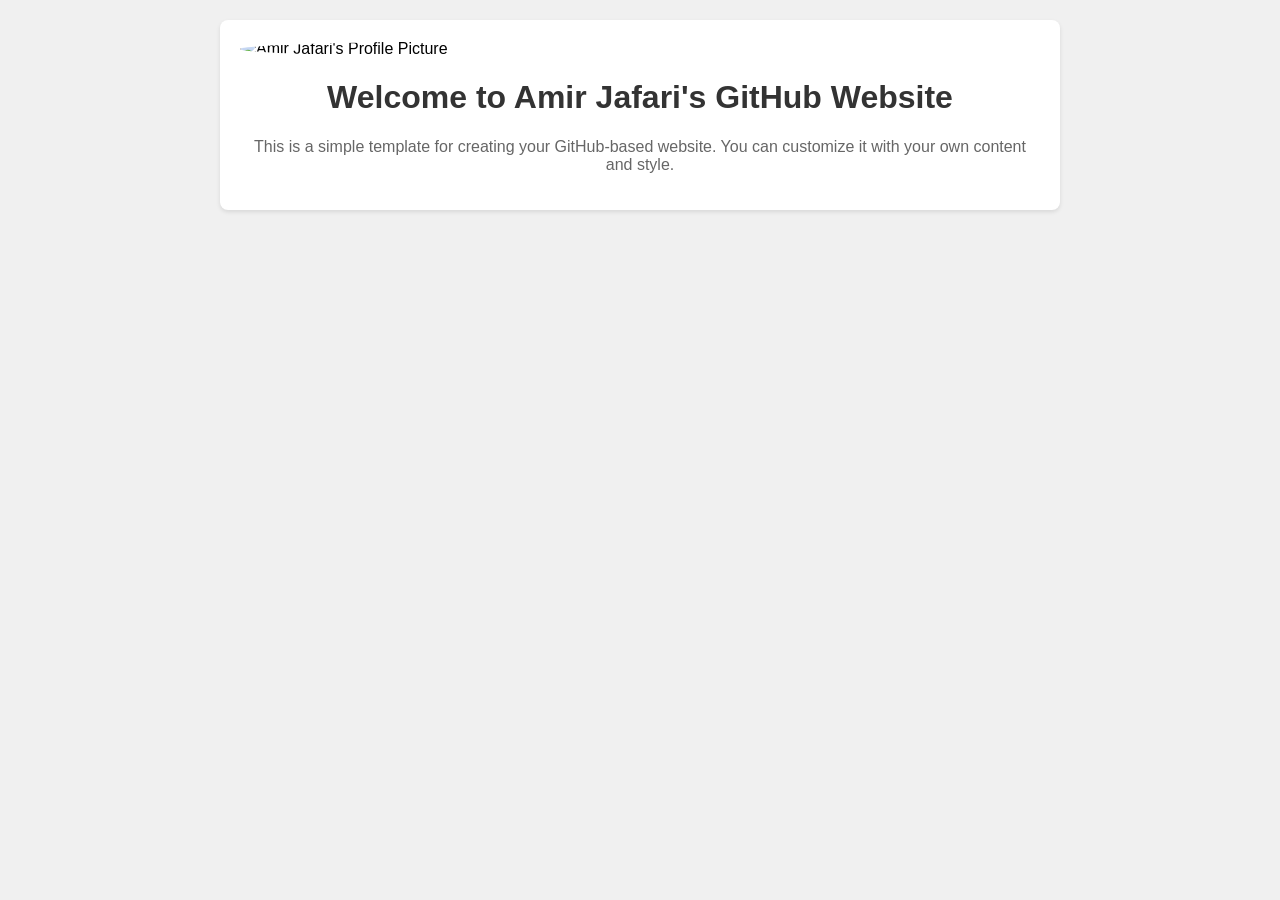
==== index.html @ 175d5a34 "Update index.html" ====
<!DOCTYPE html>
<html lang="en">

<head>
    <meta charset="UTF-8">
    <meta name="viewport" content="width=device-width, initial-scale=1.0">
    <title>Amir Jafari's GitHub Website</title>
    <style>
        body {
            font-family: Arial, sans-serif;
            margin: 0;
            padding: 0;
            background-color: #f0f0f0;
        }

        .container {
            max-width: 800px;
            margin: 20px auto;
            background-color: #fff;
            padding: 20px;
            border-radius: 8px;
            box-shadow: 0 2px 4px rgba(0, 0, 0, 0.1);
        }

        h1 {
            color: #333;
            text-align: center;
        }

        img {
            display: block;
            margin: 0 auto;
            max-width: 100%;
            height: auto;
            border-radius: 50%;
        }

        p {
            color: #666;
            text-align: center;
        }
    </style>
</head>

<body>
    <div class="container">
        <img src="your-profile-picture.jpg" alt="Amir Jafari's Profile Picture">
        <h1>Welcome to Amir Jafari's GitHub Website</h1>
        <p>This is a simple template for creating your GitHub-based website. You can customize it with your own content and style.</p>
    </div>
</body>

</html>
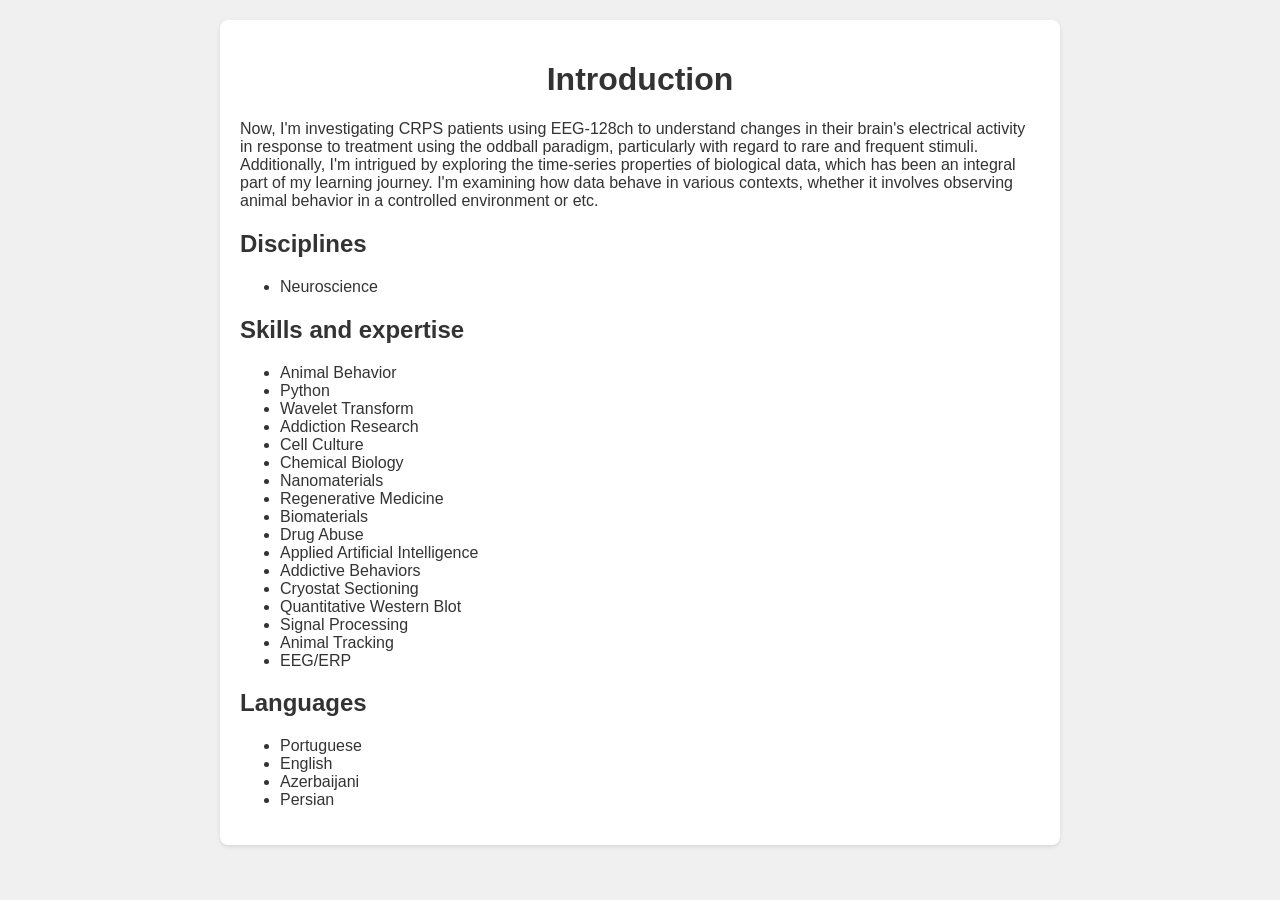
==== commit adb70ca8: "Update index.html" ====
--- a/index.html
+++ b/index.html
@@ -4,13 +4,14 @@
 <head>
     <meta charset="UTF-8">
     <meta name="viewport" content="width=device-width, initial-scale=1.0">
-    <title>Amir Jafari's GitHub Website</title>
+    <title>Introduction</title>
     <style>
         body {
             font-family: Arial, sans-serif;
             margin: 0;
             padding: 0;
             background-color: #f0f0f0;
+            color: #333;
         }
 
         .container {
@@ -27,26 +28,47 @@
             text-align: center;
         }
 
-        img {
-            display: block;
-            margin: 0 auto;
-            max-width: 100%;
-            height: auto;
-            border-radius: 50%;
-        }
-
         p {
-            color: #666;
-            text-align: center;
+            text-align: left;
         }
     </style>
 </head>
 
 <body>
     <div class="container">
-        <img src="your-profile-picture.jpg" alt="Amir Jafari's Profile Picture">
-        <h1>Welcome to Amir Jafari's GitHub Website</h1>
-        <p>This is a simple template for creating your GitHub-based website. You can customize it with your own content and style.</p>
+        <h1>Introduction</h1>
+        <p>Now, I'm investigating CRPS patients using EEG-128ch to understand changes in their brain's electrical activity in response to treatment using the oddball paradigm, particularly with regard to rare and frequent stimuli. Additionally, I'm intrigued by exploring the time-series properties of biological data, which has been an integral part of my learning journey. I'm examining how data behave in various contexts, whether it involves observing animal behavior in a controlled environment or etc.</p>
+        <h2>Disciplines</h2>
+        <ul>
+            <li>Neuroscience</li>
+        </ul>
+        <h2>Skills and expertise</h2>
+        <ul>
+            <li>Animal Behavior</li>
+            <li>Python</li>
+            <li>Wavelet Transform</li>
+            <li>Addiction Research</li>
+            <li>Cell Culture</li>
+            <li>Chemical Biology</li>
+            <li>Nanomaterials</li>
+            <li>Regenerative Medicine</li>
+            <li>Biomaterials</li>
+            <li>Drug Abuse</li>
+            <li>Applied Artificial Intelligence</li>
+            <li>Addictive Behaviors</li>
+            <li>Cryostat Sectioning</li>
+            <li>Quantitative Western Blot</li>
+            <li>Signal Processing</li>
+            <li>Animal Tracking</li>
+            <li>EEG/ERP</li>
+        </ul>
+        <h2>Languages</h2>
+        <ul>
+            <li>Portuguese</li>
+            <li>English</li>
+            <li>Azerbaijani</li>
+            <li>Persian</li>
+        </ul>
     </div>
 </body>
 
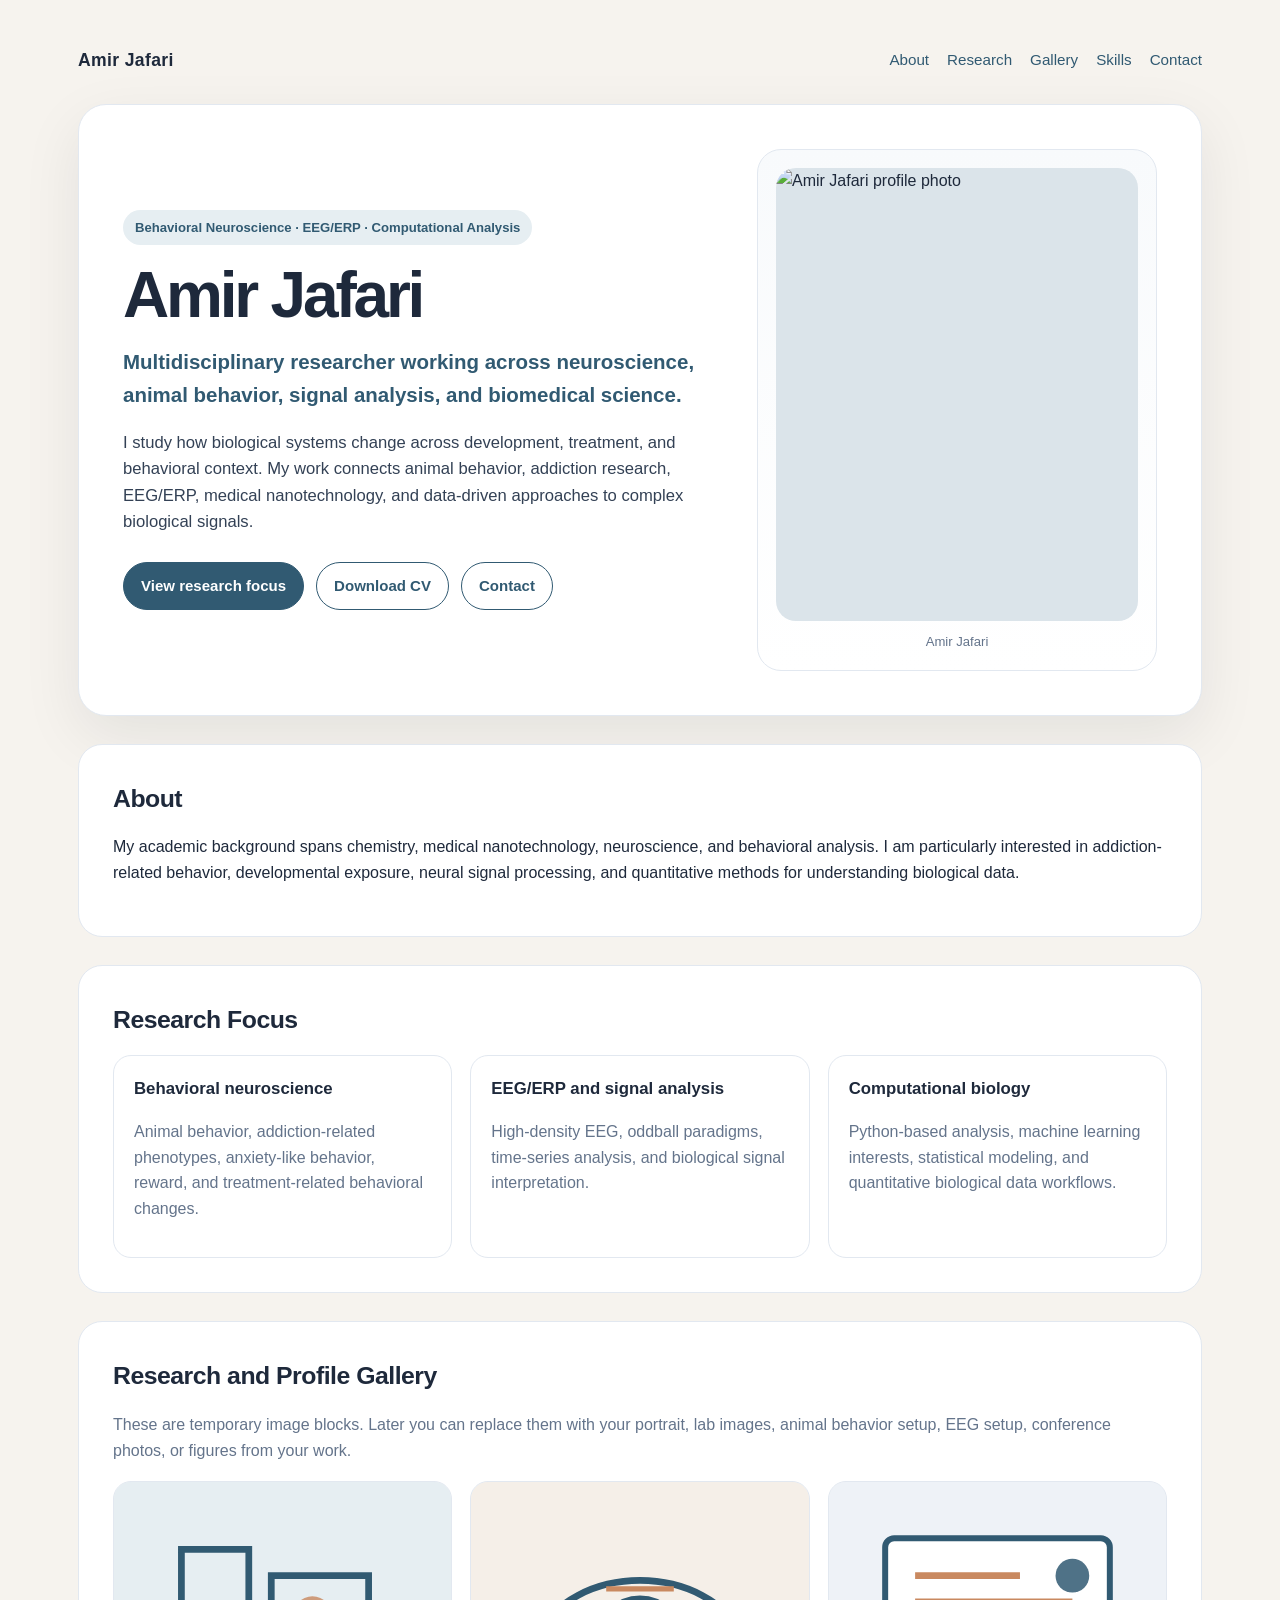
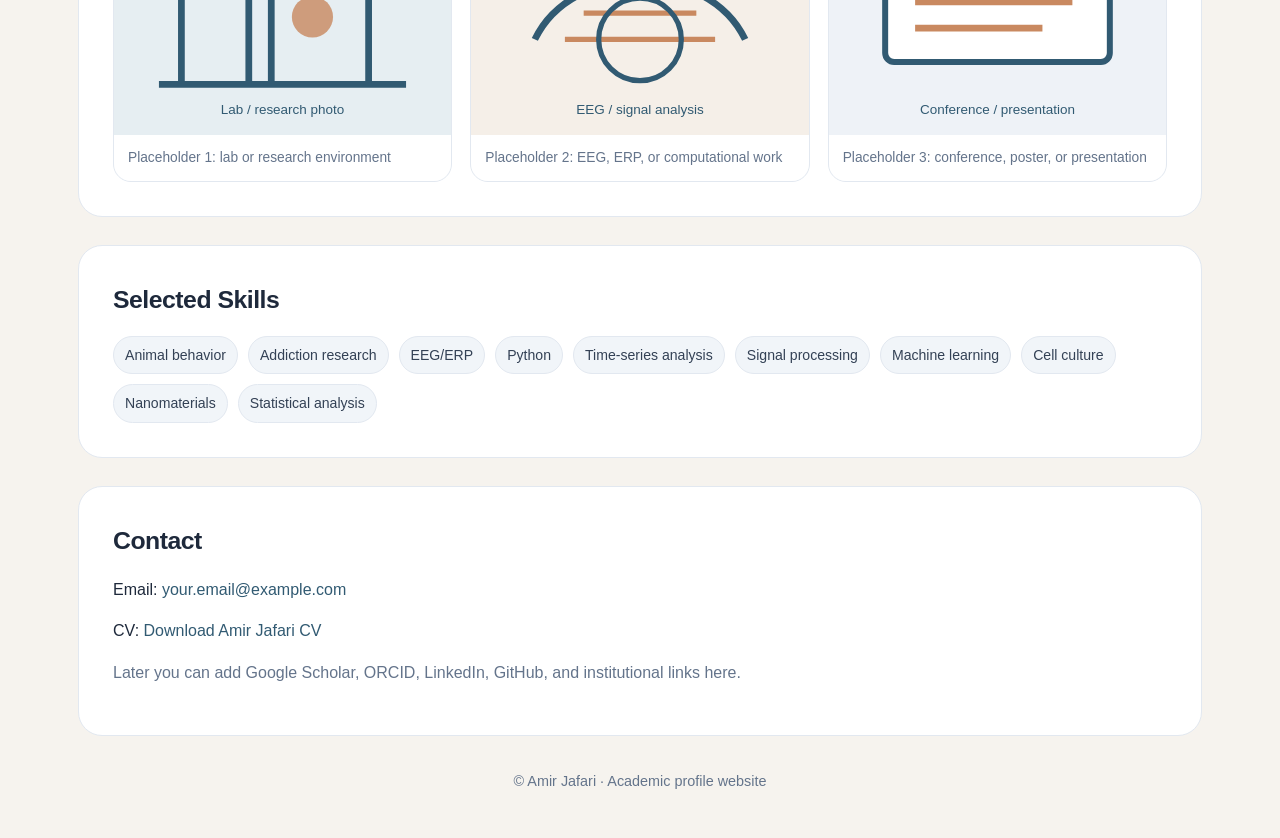
==== commit e3bc8fec: "Update index.html" ====
--- a/index.html
+++ b/index.html
@@ -1,75 +1,447 @@
 <!DOCTYPE html>
 <html lang="en">
-
 <head>
-    <meta charset="UTF-8">
-    <meta name="viewport" content="width=device-width, initial-scale=1.0">
-    <title>Introduction</title>
-    <style>
-        body {
-            font-family: Arial, sans-serif;
-            margin: 0;
-            padding: 0;
-            background-color: #f0f0f0;
-            color: #333;
-        }
-
-        .container {
-            max-width: 800px;
-            margin: 20px auto;
-            background-color: #fff;
-            padding: 20px;
-            border-radius: 8px;
-            box-shadow: 0 2px 4px rgba(0, 0, 0, 0.1);
-        }
-
-        h1 {
-            color: #333;
-            text-align: center;
-        }
-
-        p {
-            text-align: left;
-        }
-    </style>
+  <meta charset="UTF-8" />
+  <meta name="viewport" content="width=device-width, initial-scale=1.0" />
+  <title>Amir Jafari | Academic Profile</title>
+
+  <style>
+    :root {
+      --bg: #f6f3ee;
+      --paper: #ffffff;
+      --ink: #1e293b;
+      --muted: #64748b;
+      --line: #e2e8f0;
+      --accent: #315a72;
+      --accent-soft: #e6eef2;
+      --warm: #c98960;
+    }
+
+    * {
+      box-sizing: border-box;
+    }
+
+    body {
+      margin: 0;
+      font-family: Inter, Arial, Helvetica, sans-serif;
+      background: var(--bg);
+      color: var(--ink);
+      line-height: 1.6;
+    }
+
+    a {
+      color: var(--accent);
+      text-decoration: none;
+    }
+
+    a:hover {
+      text-decoration: underline;
+    }
+
+    .page {
+      max-width: 1180px;
+      margin: 0 auto;
+      padding: 28px;
+    }
+
+    header {
+      display: flex;
+      justify-content: space-between;
+      align-items: center;
+      gap: 20px;
+      padding: 18px 0 30px;
+    }
+
+    .brand {
+      font-weight: 800;
+      letter-spacing: 0.02em;
+      font-size: 1.1rem;
+    }
+
+    nav {
+      display: flex;
+      flex-wrap: wrap;
+      gap: 18px;
+      font-size: 0.95rem;
+    }
+
+    .hero {
+      display: grid;
+      grid-template-columns: 1.2fr 0.8fr;
+      gap: 34px;
+      align-items: center;
+      background: var(--paper);
+      border: 1px solid var(--line);
+      border-radius: 28px;
+      padding: 44px;
+      box-shadow: 0 20px 60px rgba(15, 23, 42, 0.08);
+    }
+
+    .eyebrow {
+      display: inline-block;
+      background: var(--accent-soft);
+      color: var(--accent);
+      padding: 7px 12px;
+      border-radius: 999px;
+      font-size: 0.82rem;
+      font-weight: 700;
+      margin-bottom: 18px;
+    }
+
+    h1 {
+      font-size: clamp(2.4rem, 5vw, 4.6rem);
+      line-height: 1.02;
+      margin: 0 0 18px;
+      letter-spacing: -0.05em;
+    }
+
+    .subtitle {
+      font-size: 1.28rem;
+      color: var(--accent);
+      font-weight: 650;
+      margin-bottom: 18px;
+    }
+
+    .summary {
+      max-width: 720px;
+      color: #334155;
+      font-size: 1.04rem;
+      margin-bottom: 26px;
+    }
+
+    .buttons {
+      display: flex;
+      flex-wrap: wrap;
+      gap: 12px;
+    }
+
+    .button {
+      display: inline-flex;
+      align-items: center;
+      justify-content: center;
+      border-radius: 999px;
+      padding: 11px 17px;
+      border: 1px solid var(--accent);
+      color: var(--accent);
+      font-weight: 700;
+      font-size: 0.94rem;
+    }
+
+    .button.primary {
+      background: var(--accent);
+      color: white;
+    }
+
+    .profile-card {
+      background: linear-gradient(180deg, #f8fafc, #ffffff);
+      border: 1px solid var(--line);
+      border-radius: 24px;
+      padding: 18px;
+    }
+
+    .profile-photo {
+      width: 100%;
+      aspect-ratio: 4 / 5;
+      border-radius: 20px;
+      object-fit: cover;
+      display: block;
+      background: #dbe4ea;
+    }
+
+    .photo-note {
+      font-size: 0.82rem;
+      color: var(--muted);
+      margin-top: 10px;
+      text-align: center;
+    }
+
+    section {
+      margin-top: 28px;
+      background: var(--paper);
+      border: 1px solid var(--line);
+      border-radius: 24px;
+      padding: 34px;
+    }
+
+    h2 {
+      font-size: 1.55rem;
+      margin: 0 0 16px;
+      letter-spacing: -0.02em;
+    }
+
+    .grid {
+      display: grid;
+      grid-template-columns: repeat(3, 1fr);
+      gap: 18px;
+    }
+
+    .card {
+      border: 1px solid var(--line);
+      border-radius: 18px;
+      padding: 20px;
+      background: #fff;
+    }
+
+    .card h3 {
+      margin: 0 0 8px;
+      font-size: 1.05rem;
+    }
+
+    .card p,
+    .muted {
+      color: var(--muted);
+    }
+
+    .image-grid {
+      display: grid;
+      grid-template-columns: repeat(3, 1fr);
+      gap: 18px;
+      margin-top: 18px;
+    }
+
+    .image-tile {
+      overflow: hidden;
+      border-radius: 18px;
+      border: 1px solid var(--line);
+      background: #eef2f7;
+    }
+
+    .image-tile img {
+      width: 100%;
+      aspect-ratio: 4 / 3;
+      object-fit: cover;
+      display: block;
+    }
+
+    .caption {
+      padding: 12px 14px;
+      font-size: 0.86rem;
+      color: var(--muted);
+      background: #fff;
+    }
+
+    .tags {
+      display: flex;
+      flex-wrap: wrap;
+      gap: 10px;
+      margin-top: 16px;
+    }
+
+    .tag {
+      background: #f1f5f9;
+      border: 1px solid var(--line);
+      border-radius: 999px;
+      padding: 7px 11px;
+      font-size: 0.88rem;
+      color: #334155;
+    }
+
+    footer {
+      color: var(--muted);
+      text-align: center;
+      padding: 34px 0 16px;
+      font-size: 0.9rem;
+    }
+
+    @media (max-width: 850px) {
+      .hero,
+      .grid,
+      .image-grid {
+        grid-template-columns: 1fr;
+      }
+
+      header {
+        align-items: flex-start;
+        flex-direction: column;
+      }
+
+      .hero {
+        padding: 26px;
+      }
+
+      section {
+        padding: 24px;
+      }
+
+      .page {
+        padding: 18px;
+      }
+    }
+  </style>
 </head>
 
 <body>
-    <div class="container">
-        <h1>Introduction</h1>
-        <p>Now, I'm investigating CRPS patients using EEG-128ch to understand changes in their brain's electrical activity in response to treatment using the oddball paradigm, particularly with regard to rare and frequent stimuli. Additionally, I'm intrigued by exploring the time-series properties of biological data, which has been an integral part of my learning journey. I'm examining how data behave in various contexts, whether it involves observing animal behavior in a controlled environment or etc.</p>
-        <h2>Disciplines</h2>
-        <ul>
-            <li>Neuroscience</li>
-        </ul>
-        <h2>Skills and expertise</h2>
-        <ul>
-            <li>Animal Behavior</li>
-            <li>Python</li>
-            <li>Wavelet Transform</li>
-            <li>Addiction Research</li>
-            <li>Cell Culture</li>
-            <li>Chemical Biology</li>
-            <li>Nanomaterials</li>
-            <li>Regenerative Medicine</li>
-            <li>Biomaterials</li>
-            <li>Drug Abuse</li>
-            <li>Applied Artificial Intelligence</li>
-            <li>Addictive Behaviors</li>
-            <li>Cryostat Sectioning</li>
-            <li>Quantitative Western Blot</li>
-            <li>Signal Processing</li>
-            <li>Animal Tracking</li>
-            <li>EEG/ERP</li>
-        </ul>
-        <h2>Languages</h2>
-        <ul>
-            <li>Portuguese</li>
-            <li>English</li>
-            <li>Azerbaijani</li>
-            <li>Persian</li>
-        </ul>
-    </div>
+  <div class="page">
+
+    <header>
+      <div class="brand">Amir Jafari</div>
+
+      <nav>
+        <a href="#about">About</a>
+        <a href="#research">Research</a>
+        <a href="#gallery">Gallery</a>
+        <a href="#skills">Skills</a>
+        <a href="#contact">Contact</a>
+      </nav>
+    </header>
+
+    <main>
+
+      <div class="hero">
+        <div>
+          <span class="eyebrow">Behavioral Neuroscience · EEG/ERP · Computational Analysis</span>
+
+          <h1>Amir Jafari</h1>
+
+          <div class="subtitle">
+            Multidisciplinary researcher working across neuroscience, animal behavior,
+            signal analysis, and biomedical science.
+          </div>
+
+          <p class="summary">
+            I study how biological systems change across development, treatment, and behavioral context.
+            My work connects animal behavior, addiction research, EEG/ERP, medical nanotechnology,
+            and data-driven approaches to complex biological signals.
+          </p>
+
+          <div class="buttons">
+            <a class="button primary" href="#research">View research focus</a>
+            <a class="button" href="files/Amir_Jafari_CV.pdf">Download CV</a>
+            <a class="button" href="#contact">Contact</a>
+          </div>
+        </div>
+
+        <!-- THIS IS YOUR PROFILE PICTURE SECTION -->
+        <!-- Upload your picture as: assets/profile.jpg -->
+        <aside class="profile-card">
+          <img
+            class="profile-photo"
+            src="assets/profile.jpg"
+            alt="Amir Jafari profile photo"
+          />
+          <div class="photo-note">Amir Jafari</div>
+        </aside>
+      </div>
+
+      <section id="about">
+        <h2>About</h2>
+
+        <p>
+          My academic background spans chemistry, medical nanotechnology, neuroscience,
+          and behavioral analysis. I am particularly interested in addiction-related behavior,
+          developmental exposure, neural signal processing, and quantitative methods for
+          understanding biological data.
+        </p>
+      </section>
+
+      <section id="research">
+        <h2>Research Focus</h2>
+
+        <div class="grid">
+          <div class="card">
+            <h3>Behavioral neuroscience</h3>
+            <p>
+              Animal behavior, addiction-related phenotypes, anxiety-like behavior,
+              reward, and treatment-related behavioral changes.
+            </p>
+          </div>
+
+          <div class="card">
+            <h3>EEG/ERP and signal analysis</h3>
+            <p>
+              High-density EEG, oddball paradigms, time-series analysis,
+              and biological signal interpretation.
+            </p>
+          </div>
+
+          <div class="card">
+            <h3>Computational biology</h3>
+            <p>
+              Python-based analysis, machine learning interests, statistical modeling,
+              and quantitative biological data workflows.
+            </p>
+          </div>
+        </div>
+      </section>
+
+      <section id="gallery">
+        <h2>Research and Profile Gallery</h2>
+
+        <p class="muted">
+          These are temporary image blocks. Later you can replace them with your portrait,
+          lab images, animal behavior setup, EEG setup, conference photos, or figures from your work.
+        </p>
+
+        <div class="image-grid">
+
+          <div class="image-tile">
+            <img
+              alt="Laboratory placeholder"
+              src="data:image/svg+xml,%3Csvg xmlns='http://www.w3.org/2000/svg' width='900' height='675' viewBox='0 0 900 675'%3E%3Crect width='900' height='675' fill='%23e6eef2'/%3E%3Cpath d='M120 540h660M180 180h180v360H180zM420 250h260v290H420z' stroke='%23315a72' stroke-width='18' fill='none'/%3E%3Ccircle cx='530' cy='360' r='55' fill='%23c98960' opacity='.8'/%3E%3Ctext x='450' y='620' text-anchor='middle' font-family='Arial' font-size='36' fill='%23315a72'%3ELab / research photo%3C/text%3E%3C/svg%3E"
+            />
+            <div class="caption">Placeholder 1: lab or research environment</div>
+          </div>
+
+          <div class="image-tile">
+            <img
+              alt="EEG placeholder"
+              src="data:image/svg+xml,%3Csvg xmlns='http://www.w3.org/2000/svg' width='900' height='675' viewBox='0 0 900 675'%3E%3Crect width='900' height='675' fill='%23f5efe8'/%3E%3Cpath d='M170 420c100-210 460-210 560 0' fill='none' stroke='%23315a72' stroke-width='18'/%3E%3Cpath d='M250 420h400M300 350h300M360 285h180' stroke='%23c98960' stroke-width='14'/%3E%3Ccircle cx='450' cy='420' r='110' fill='none' stroke='%23315a72' stroke-width='14'/%3E%3Ctext x='450' y='620' text-anchor='middle' font-family='Arial' font-size='36' fill='%23315a72'%3EEEG / signal analysis%3C/text%3E%3C/svg%3E"
+            />
+            <div class="caption">Placeholder 2: EEG, ERP, or computational work</div>
+          </div>
+
+          <div class="image-tile">
+            <img
+              alt="Conference placeholder"
+              src="data:image/svg+xml,%3Csvg xmlns='http://www.w3.org/2000/svg' width='900' height='675' viewBox='0 0 900 675'%3E%3Crect width='900' height='675' fill='%23eef2f7'/%3E%3Crect x='150' y='150' width='600' height='330' rx='24' fill='white' stroke='%23315a72' stroke-width='16'/%3E%3Cpath d='M230 250h280M230 320h420M230 390h340' stroke='%23c98960' stroke-width='18'/%3E%3Ccircle cx='650' cy='250' r='45' fill='%23315a72' opacity='.85'/%3E%3Ctext x='450' y='620' text-anchor='middle' font-family='Arial' font-size='36' fill='%23315a72'%3EConference / presentation%3C/text%3E%3C/svg%3E"
+            />
+            <div class="caption">Placeholder 3: conference, poster, or presentation</div>
+          </div>
+
+        </div>
+      </section>
+
+      <section id="skills">
+        <h2>Selected Skills</h2>
+
+        <div class="tags">
+          <span class="tag">Animal behavior</span>
+          <span class="tag">Addiction research</span>
+          <span class="tag">EEG/ERP</span>
+          <span class="tag">Python</span>
+          <span class="tag">Time-series analysis</span>
+          <span class="tag">Signal processing</span>
+          <span class="tag">Machine learning</span>
+          <span class="tag">Cell culture</span>
+          <span class="tag">Nanomaterials</span>
+          <span class="tag">Statistical analysis</span>
+        </div>
+      </section>
+
+      <section id="contact">
+        <h2>Contact</h2>
+
+        <p>
+          Email:
+          <a href="mailto:your.email@example.com">your.email@example.com</a>
+        </p>
+
+        <p>
+          CV:
+          <a href="files/Amir_Jafari_CV.pdf">Download Amir Jafari CV</a>
+        </p>
+
+        <p class="muted">
+          Later you can add Google Scholar, ORCID, LinkedIn, GitHub, and institutional links here.
+        </p>
+      </section>
+
+    </main>
+
+    <footer>
+      © Amir Jafari · Academic profile website
+    </footer>
+
+  </div>
 </body>
-
 </html>
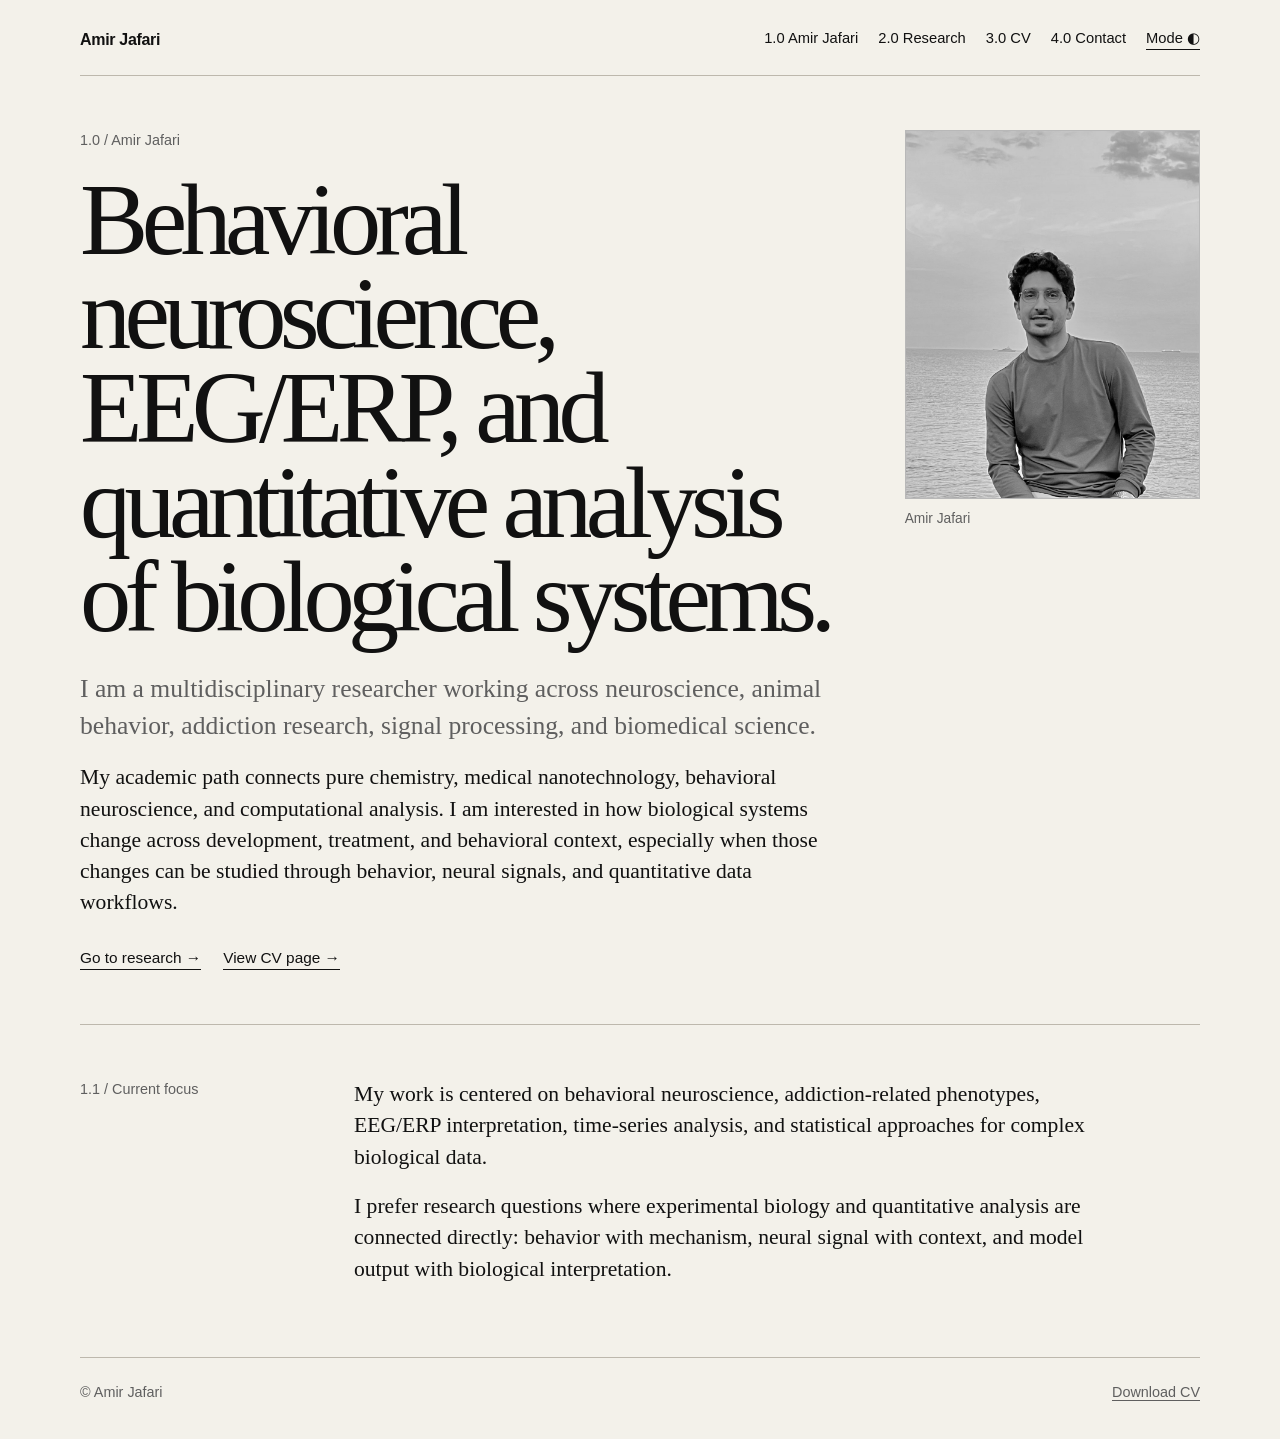
==== commit c3136503: "Add files via upload" ====
--- a/index.html
+++ b/index.html
@@ -1,447 +1,74 @@
-<!DOCTYPE html>
-<html lang="en">
-<head>
-  <meta charset="UTF-8" />
-  <meta name="viewport" content="width=device-width, initial-scale=1.0" />
-  <title>Amir Jafari | Academic Profile</title>
-
-  <style>
-    :root {
-      --bg: #f6f3ee;
-      --paper: #ffffff;
-      --ink: #1e293b;
-      --muted: #64748b;
-      --line: #e2e8f0;
-      --accent: #315a72;
-      --accent-soft: #e6eef2;
-      --warm: #c98960;
-    }
-
-    * {
-      box-sizing: border-box;
-    }
-
-    body {
-      margin: 0;
-      font-family: Inter, Arial, Helvetica, sans-serif;
-      background: var(--bg);
-      color: var(--ink);
-      line-height: 1.6;
-    }
-
-    a {
-      color: var(--accent);
-      text-decoration: none;
-    }
-
-    a:hover {
-      text-decoration: underline;
-    }
-
-    .page {
-      max-width: 1180px;
-      margin: 0 auto;
-      padding: 28px;
-    }
-
-    header {
-      display: flex;
-      justify-content: space-between;
-      align-items: center;
-      gap: 20px;
-      padding: 18px 0 30px;
-    }
-
-    .brand {
-      font-weight: 800;
-      letter-spacing: 0.02em;
-      font-size: 1.1rem;
-    }
-
-    nav {
-      display: flex;
-      flex-wrap: wrap;
-      gap: 18px;
-      font-size: 0.95rem;
-    }
-
-    .hero {
-      display: grid;
-      grid-template-columns: 1.2fr 0.8fr;
-      gap: 34px;
-      align-items: center;
-      background: var(--paper);
-      border: 1px solid var(--line);
-      border-radius: 28px;
-      padding: 44px;
-      box-shadow: 0 20px 60px rgba(15, 23, 42, 0.08);
-    }
-
-    .eyebrow {
-      display: inline-block;
-      background: var(--accent-soft);
-      color: var(--accent);
-      padding: 7px 12px;
-      border-radius: 999px;
-      font-size: 0.82rem;
-      font-weight: 700;
-      margin-bottom: 18px;
-    }
-
-    h1 {
-      font-size: clamp(2.4rem, 5vw, 4.6rem);
-      line-height: 1.02;
-      margin: 0 0 18px;
-      letter-spacing: -0.05em;
-    }
-
-    .subtitle {
-      font-size: 1.28rem;
-      color: var(--accent);
-      font-weight: 650;
-      margin-bottom: 18px;
-    }
-
-    .summary {
-      max-width: 720px;
-      color: #334155;
-      font-size: 1.04rem;
-      margin-bottom: 26px;
-    }
-
-    .buttons {
-      display: flex;
-      flex-wrap: wrap;
-      gap: 12px;
-    }
-
-    .button {
-      display: inline-flex;
-      align-items: center;
-      justify-content: center;
-      border-radius: 999px;
-      padding: 11px 17px;
-      border: 1px solid var(--accent);
-      color: var(--accent);
-      font-weight: 700;
-      font-size: 0.94rem;
-    }
-
-    .button.primary {
-      background: var(--accent);
-      color: white;
-    }
-
-    .profile-card {
-      background: linear-gradient(180deg, #f8fafc, #ffffff);
-      border: 1px solid var(--line);
-      border-radius: 24px;
-      padding: 18px;
-    }
-
-    .profile-photo {
-      width: 100%;
-      aspect-ratio: 4 / 5;
-      border-radius: 20px;
-      object-fit: cover;
-      display: block;
-      background: #dbe4ea;
-    }
-
-    .photo-note {
-      font-size: 0.82rem;
-      color: var(--muted);
-      margin-top: 10px;
-      text-align: center;
-    }
-
-    section {
-      margin-top: 28px;
-      background: var(--paper);
-      border: 1px solid var(--line);
-      border-radius: 24px;
-      padding: 34px;
-    }
-
-    h2 {
-      font-size: 1.55rem;
-      margin: 0 0 16px;
-      letter-spacing: -0.02em;
-    }
-
-    .grid {
-      display: grid;
-      grid-template-columns: repeat(3, 1fr);
-      gap: 18px;
-    }
-
-    .card {
-      border: 1px solid var(--line);
-      border-radius: 18px;
-      padding: 20px;
-      background: #fff;
-    }
-
-    .card h3 {
-      margin: 0 0 8px;
-      font-size: 1.05rem;
-    }
-
-    .card p,
-    .muted {
-      color: var(--muted);
-    }
-
-    .image-grid {
-      display: grid;
-      grid-template-columns: repeat(3, 1fr);
-      gap: 18px;
-      margin-top: 18px;
-    }
-
-    .image-tile {
-      overflow: hidden;
-      border-radius: 18px;
-      border: 1px solid var(--line);
-      background: #eef2f7;
-    }
-
-    .image-tile img {
-      width: 100%;
-      aspect-ratio: 4 / 3;
-      object-fit: cover;
-      display: block;
-    }
-
-    .caption {
-      padding: 12px 14px;
-      font-size: 0.86rem;
-      color: var(--muted);
-      background: #fff;
-    }
-
-    .tags {
-      display: flex;
-      flex-wrap: wrap;
-      gap: 10px;
-      margin-top: 16px;
-    }
-
-    .tag {
-      background: #f1f5f9;
-      border: 1px solid var(--line);
-      border-radius: 999px;
-      padding: 7px 11px;
-      font-size: 0.88rem;
-      color: #334155;
-    }
-
-    footer {
-      color: var(--muted);
-      text-align: center;
-      padding: 34px 0 16px;
-      font-size: 0.9rem;
-    }
-
-    @media (max-width: 850px) {
-      .hero,
-      .grid,
-      .image-grid {
-        grid-template-columns: 1fr;
-      }
-
-      header {
-        align-items: flex-start;
-        flex-direction: column;
-      }
-
-      .hero {
-        padding: 26px;
-      }
-
-      section {
-        padding: 24px;
-      }
-
-      .page {
-        padding: 18px;
-      }
-    }
-  </style>
-</head>
-
-<body>
-  <div class="page">
-
-    <header>
-      <div class="brand">Amir Jafari</div>
-
-      <nav>
-        <a href="#about">About</a>
-        <a href="#research">Research</a>
-        <a href="#gallery">Gallery</a>
-        <a href="#skills">Skills</a>
-        <a href="#contact">Contact</a>
-      </nav>
-    </header>
-
-    <main>
-
-      <div class="hero">
-        <div>
-          <span class="eyebrow">Behavioral Neuroscience · EEG/ERP · Computational Analysis</span>
-
-          <h1>Amir Jafari</h1>
-
-          <div class="subtitle">
-            Multidisciplinary researcher working across neuroscience, animal behavior,
-            signal analysis, and biomedical science.
-          </div>
-
-          <p class="summary">
-            I study how biological systems change across development, treatment, and behavioral context.
-            My work connects animal behavior, addiction research, EEG/ERP, medical nanotechnology,
-            and data-driven approaches to complex biological signals.
-          </p>
-
-          <div class="buttons">
-            <a class="button primary" href="#research">View research focus</a>
-            <a class="button" href="files/Amir_Jafari_CV.pdf">Download CV</a>
-            <a class="button" href="#contact">Contact</a>
-          </div>
-        </div>
-
-        <!-- THIS IS YOUR PROFILE PICTURE SECTION -->
-        <!-- Upload your picture as: assets/profile.jpg -->
-        <aside class="profile-card">
-          <img
-            class="profile-photo"
-            src="assets/profile.jpg"
-            alt="Amir Jafari profile photo"
-          />
-          <div class="photo-note">Amir Jafari</div>
-        </aside>
-      </div>
-
-      <section id="about">
-        <h2>About</h2>
-
-        <p>
-          My academic background spans chemistry, medical nanotechnology, neuroscience,
-          and behavioral analysis. I am particularly interested in addiction-related behavior,
-          developmental exposure, neural signal processing, and quantitative methods for
-          understanding biological data.
-        </p>
-      </section>
-
-      <section id="research">
-        <h2>Research Focus</h2>
-
-        <div class="grid">
-          <div class="card">
-            <h3>Behavioral neuroscience</h3>
-            <p>
-              Animal behavior, addiction-related phenotypes, anxiety-like behavior,
-              reward, and treatment-related behavioral changes.
-            </p>
-          </div>
-
-          <div class="card">
-            <h3>EEG/ERP and signal analysis</h3>
-            <p>
-              High-density EEG, oddball paradigms, time-series analysis,
-              and biological signal interpretation.
-            </p>
-          </div>
-
-          <div class="card">
-            <h3>Computational biology</h3>
-            <p>
-              Python-based analysis, machine learning interests, statistical modeling,
-              and quantitative biological data workflows.
-            </p>
-          </div>
-        </div>
-      </section>
-
-      <section id="gallery">
-        <h2>Research and Profile Gallery</h2>
-
-        <p class="muted">
-          These are temporary image blocks. Later you can replace them with your portrait,
-          lab images, animal behavior setup, EEG setup, conference photos, or figures from your work.
-        </p>
-
-        <div class="image-grid">
-
-          <div class="image-tile">
-            <img
-              alt="Laboratory placeholder"
-              src="data:image/svg+xml,%3Csvg xmlns='http://www.w3.org/2000/svg' width='900' height='675' viewBox='0 0 900 675'%3E%3Crect width='900' height='675' fill='%23e6eef2'/%3E%3Cpath d='M120 540h660M180 180h180v360H180zM420 250h260v290H420z' stroke='%23315a72' stroke-width='18' fill='none'/%3E%3Ccircle cx='530' cy='360' r='55' fill='%23c98960' opacity='.8'/%3E%3Ctext x='450' y='620' text-anchor='middle' font-family='Arial' font-size='36' fill='%23315a72'%3ELab / research photo%3C/text%3E%3C/svg%3E"
-            />
-            <div class="caption">Placeholder 1: lab or research environment</div>
-          </div>
-
-          <div class="image-tile">
-            <img
-              alt="EEG placeholder"
-              src="data:image/svg+xml,%3Csvg xmlns='http://www.w3.org/2000/svg' width='900' height='675' viewBox='0 0 900 675'%3E%3Crect width='900' height='675' fill='%23f5efe8'/%3E%3Cpath d='M170 420c100-210 460-210 560 0' fill='none' stroke='%23315a72' stroke-width='18'/%3E%3Cpath d='M250 420h400M300 350h300M360 285h180' stroke='%23c98960' stroke-width='14'/%3E%3Ccircle cx='450' cy='420' r='110' fill='none' stroke='%23315a72' stroke-width='14'/%3E%3Ctext x='450' y='620' text-anchor='middle' font-family='Arial' font-size='36' fill='%23315a72'%3EEEG / signal analysis%3C/text%3E%3C/svg%3E"
-            />
-            <div class="caption">Placeholder 2: EEG, ERP, or computational work</div>
-          </div>
-
-          <div class="image-tile">
-            <img
-              alt="Conference placeholder"
-              src="data:image/svg+xml,%3Csvg xmlns='http://www.w3.org/2000/svg' width='900' height='675' viewBox='0 0 900 675'%3E%3Crect width='900' height='675' fill='%23eef2f7'/%3E%3Crect x='150' y='150' width='600' height='330' rx='24' fill='white' stroke='%23315a72' stroke-width='16'/%3E%3Cpath d='M230 250h280M230 320h420M230 390h340' stroke='%23c98960' stroke-width='18'/%3E%3Ccircle cx='650' cy='250' r='45' fill='%23315a72' opacity='.85'/%3E%3Ctext x='450' y='620' text-anchor='middle' font-family='Arial' font-size='36' fill='%23315a72'%3EConference / presentation%3C/text%3E%3C/svg%3E"
-            />
-            <div class="caption">Placeholder 3: conference, poster, or presentation</div>
-          </div>
-
-        </div>
-      </section>
-
-      <section id="skills">
-        <h2>Selected Skills</h2>
-
-        <div class="tags">
-          <span class="tag">Animal behavior</span>
-          <span class="tag">Addiction research</span>
-          <span class="tag">EEG/ERP</span>
-          <span class="tag">Python</span>
-          <span class="tag">Time-series analysis</span>
-          <span class="tag">Signal processing</span>
-          <span class="tag">Machine learning</span>
-          <span class="tag">Cell culture</span>
-          <span class="tag">Nanomaterials</span>
-          <span class="tag">Statistical analysis</span>
-        </div>
-      </section>
-
-      <section id="contact">
-        <h2>Contact</h2>
-
-        <p>
-          Email:
-          <a href="mailto:your.email@example.com">your.email@example.com</a>
-        </p>
-
-        <p>
-          CV:
-          <a href="files/Amir_Jafari_CV.pdf">Download Amir Jafari CV</a>
-        </p>
-
-        <p class="muted">
-          Later you can add Google Scholar, ORCID, LinkedIn, GitHub, and institutional links here.
-        </p>
-      </section>
-
-    </main>
-
-    <footer>
-      © Amir Jafari · Academic profile website
-    </footer>
-
-  </div>
-</body>
-</html>
+<!DOCTYPE html>
+<html lang="en">
+<head>
+  <meta charset="UTF-8" />
+  <meta name="viewport" content="width=device-width, initial-scale=1.0" />
+  <title>Amir Jafari</title>
+  <link rel="stylesheet" href="styles.css" />
+</head>
+<body>
+  <div class="site">
+    <header class="topbar">
+      <a class="brand" href="index.html">Amir Jafari</a>
+      <nav class="nav" aria-label="Main navigation">
+        <a href="index.html">1.0 Amir Jafari</a>
+        <a href="research.html">2.0 Research</a>
+        <a href="cv.html">3.0 CV</a>
+        <a href="contact.html">4.0 Contact</a>
+        <button class="mode-toggle" type="button" aria-label="Toggle color mode">Mode ◐</button>
+      </nav>
+    </header>
+
+    <main>
+      <section class="page-section home-grid">
+        <div>
+          <p class="section-number">1.0 / Amir Jafari</p>
+          <h1>Behavioral neuroscience, EEG/ERP, and quantitative analysis of biological systems.</h1>
+          <p class="lead">
+            I am a multidisciplinary researcher working across neuroscience, animal behavior,
+            addiction research, signal processing, and biomedical science.
+          </p>
+          <p>
+            My academic path connects pure chemistry, medical nanotechnology, behavioral neuroscience,
+            and computational analysis. I am interested in how biological systems change across development,
+            treatment, and behavioral context, especially when those changes can be studied through behavior,
+            neural signals, and quantitative data workflows.
+          </p>
+          <div class="link-row">
+            <a class="text-button" href="research.html">Go to research →</a>
+            <a class="text-button" href="cv.html">View CV page →</a>
+          </div>
+        </div>
+
+        <figure class="portrait-wrap">
+          <img class="portrait" src="assets/profile.jpg" alt="Amir Jafari profile photo" />
+          <figcaption>Amir Jafari</figcaption>
+        </figure>
+      </section>
+
+      <hr />
+
+      <section class="page-section two-column">
+        <p class="section-number">1.1 / Current focus</p>
+        <div>
+          <p>
+            My work is centered on behavioral neuroscience, addiction-related phenotypes,
+            EEG/ERP interpretation, time-series analysis, and statistical approaches for complex biological data.
+          </p>
+          <p>
+            I prefer research questions where experimental biology and quantitative analysis are connected directly:
+            behavior with mechanism, neural signal with context, and model output with biological interpretation.
+          </p>
+        </div>
+      </section>
+    </main>
+
+    <footer class="footer">
+      <span>© Amir Jafari</span>
+      <span><a href="files/Amir_Jafari_CV.pdf">Download CV</a></span>
+    </footer>
+  </div>
+
+  <script src="script.js"></script>
+</body>
+</html>
--- a/styles.css
+++ b/styles.css
@@ -0,0 +1,246 @@
+:root {
+  --bg: #f3f1ea;
+  --ink: #111111;
+  --muted: #5f5f5f;
+  --line: #bdb8ad;
+  --accent: #111111;
+  --max: 1120px;
+}
+
+[data-theme="dark"] {
+  --bg: #111111;
+  --ink: #f1f1ec;
+  --muted: #b8b8b0;
+  --line: #3a3a34;
+  --accent: #f1f1ec;
+}
+
+* {
+  box-sizing: border-box;
+}
+
+html {
+  scroll-behavior: smooth;
+}
+
+body {
+  margin: 0;
+  background: var(--bg);
+  color: var(--ink);
+  font-family: Georgia, "Times New Roman", serif;
+  line-height: 1.45;
+}
+
+body, a, button {
+  transition: background-color 180ms ease, color 180ms ease, border-color 180ms ease;
+}
+
+a {
+  color: var(--ink);
+  text-decoration: none;
+  border-bottom: 1px solid currentColor;
+}
+
+a:hover {
+  color: var(--muted);
+}
+
+.site {
+  width: min(var(--max), calc(100% - 40px));
+  margin: 0 auto;
+}
+
+.topbar {
+  display: flex;
+  justify-content: space-between;
+  align-items: flex-start;
+  gap: 28px;
+  padding: 28px 0 24px;
+  border-bottom: 1px solid var(--line);
+}
+
+.brand {
+  font-family: Arial, Helvetica, sans-serif;
+  font-weight: 700;
+  letter-spacing: -0.02em;
+  border-bottom: 0;
+  white-space: nowrap;
+}
+
+.nav {
+  display: flex;
+  justify-content: flex-end;
+  flex-wrap: wrap;
+  gap: 14px 20px;
+  font-family: Arial, Helvetica, sans-serif;
+  font-size: 0.92rem;
+}
+
+.nav a {
+  border-bottom: 0;
+}
+
+.mode-toggle {
+  appearance: none;
+  border: 0;
+  border-bottom: 1px solid currentColor;
+  background: transparent;
+  color: var(--ink);
+  font: inherit;
+  padding: 0;
+  cursor: pointer;
+}
+
+.page-section {
+  padding: 54px 0;
+}
+
+.narrow {
+  max-width: 900px;
+}
+
+.home-grid {
+  display: grid;
+  grid-template-columns: minmax(0, 1.45fr) minmax(240px, 0.55fr);
+  gap: 46px;
+  align-items: start;
+}
+
+.two-column {
+  display: grid;
+  grid-template-columns: 230px minmax(0, 1fr);
+  gap: 44px;
+}
+
+.section-number {
+  margin: 0 0 22px;
+  font-family: Arial, Helvetica, sans-serif;
+  font-size: 0.9rem;
+  color: var(--muted);
+}
+
+h1 {
+  margin: 0 0 26px;
+  max-width: 980px;
+  font-size: clamp(3rem, 8vw, 6.6rem);
+  line-height: 0.92;
+  letter-spacing: -0.065em;
+  font-weight: 400;
+}
+
+p {
+  margin: 0 0 18px;
+  max-width: 760px;
+  font-size: clamp(1.08rem, 1.7vw, 1.35rem);
+}
+
+.lead {
+  color: var(--muted);
+  font-size: clamp(1.22rem, 2vw, 1.65rem);
+  max-width: 860px;
+}
+
+hr {
+  border: 0;
+  border-top: 1px solid var(--line);
+  margin: 0;
+}
+
+.portrait-wrap {
+  margin: 0;
+}
+
+.portrait {
+  display: block;
+  width: 100%;
+  aspect-ratio: 4 / 5;
+  object-fit: cover;
+  filter: grayscale(100%);
+  border: 1px solid var(--line);
+}
+
+figcaption,
+.small-note {
+  margin-top: 10px;
+  font-family: Arial, Helvetica, sans-serif;
+  font-size: 0.86rem;
+  color: var(--muted);
+}
+
+.link-row,
+.link-list {
+  display: flex;
+  flex-wrap: wrap;
+  gap: 14px 22px;
+  margin-top: 28px;
+}
+
+.text-button,
+.link-list a {
+  font-family: Arial, Helvetica, sans-serif;
+  font-size: 0.96rem;
+}
+
+.tag-list {
+  display: flex;
+  flex-wrap: wrap;
+  gap: 10px;
+  max-width: 820px;
+}
+
+.tag-list span {
+  font-family: Arial, Helvetica, sans-serif;
+  font-size: 0.92rem;
+  border: 1px solid var(--line);
+  padding: 7px 10px;
+  border-radius: 999px;
+}
+
+.footer {
+  display: flex;
+  justify-content: space-between;
+  gap: 20px;
+  padding: 24px 0 36px;
+  border-top: 1px solid var(--line);
+  font-family: Arial, Helvetica, sans-serif;
+  font-size: 0.9rem;
+  color: var(--muted);
+}
+
+.footer a {
+  color: var(--muted);
+}
+
+@media (max-width: 820px) {
+  .site {
+    width: min(100% - 28px, var(--max));
+  }
+
+  .topbar,
+  .home-grid,
+  .two-column,
+  .footer {
+    grid-template-columns: 1fr;
+    flex-direction: column;
+  }
+
+  .topbar {
+    gap: 18px;
+  }
+
+  .nav {
+    justify-content: flex-start;
+  }
+
+  .page-section {
+    padding: 40px 0;
+  }
+
+  h1 {
+    font-size: clamp(2.7rem, 14vw, 5rem);
+  }
+
+  .portrait-wrap {
+    max-width: 360px;
+  }
+}
